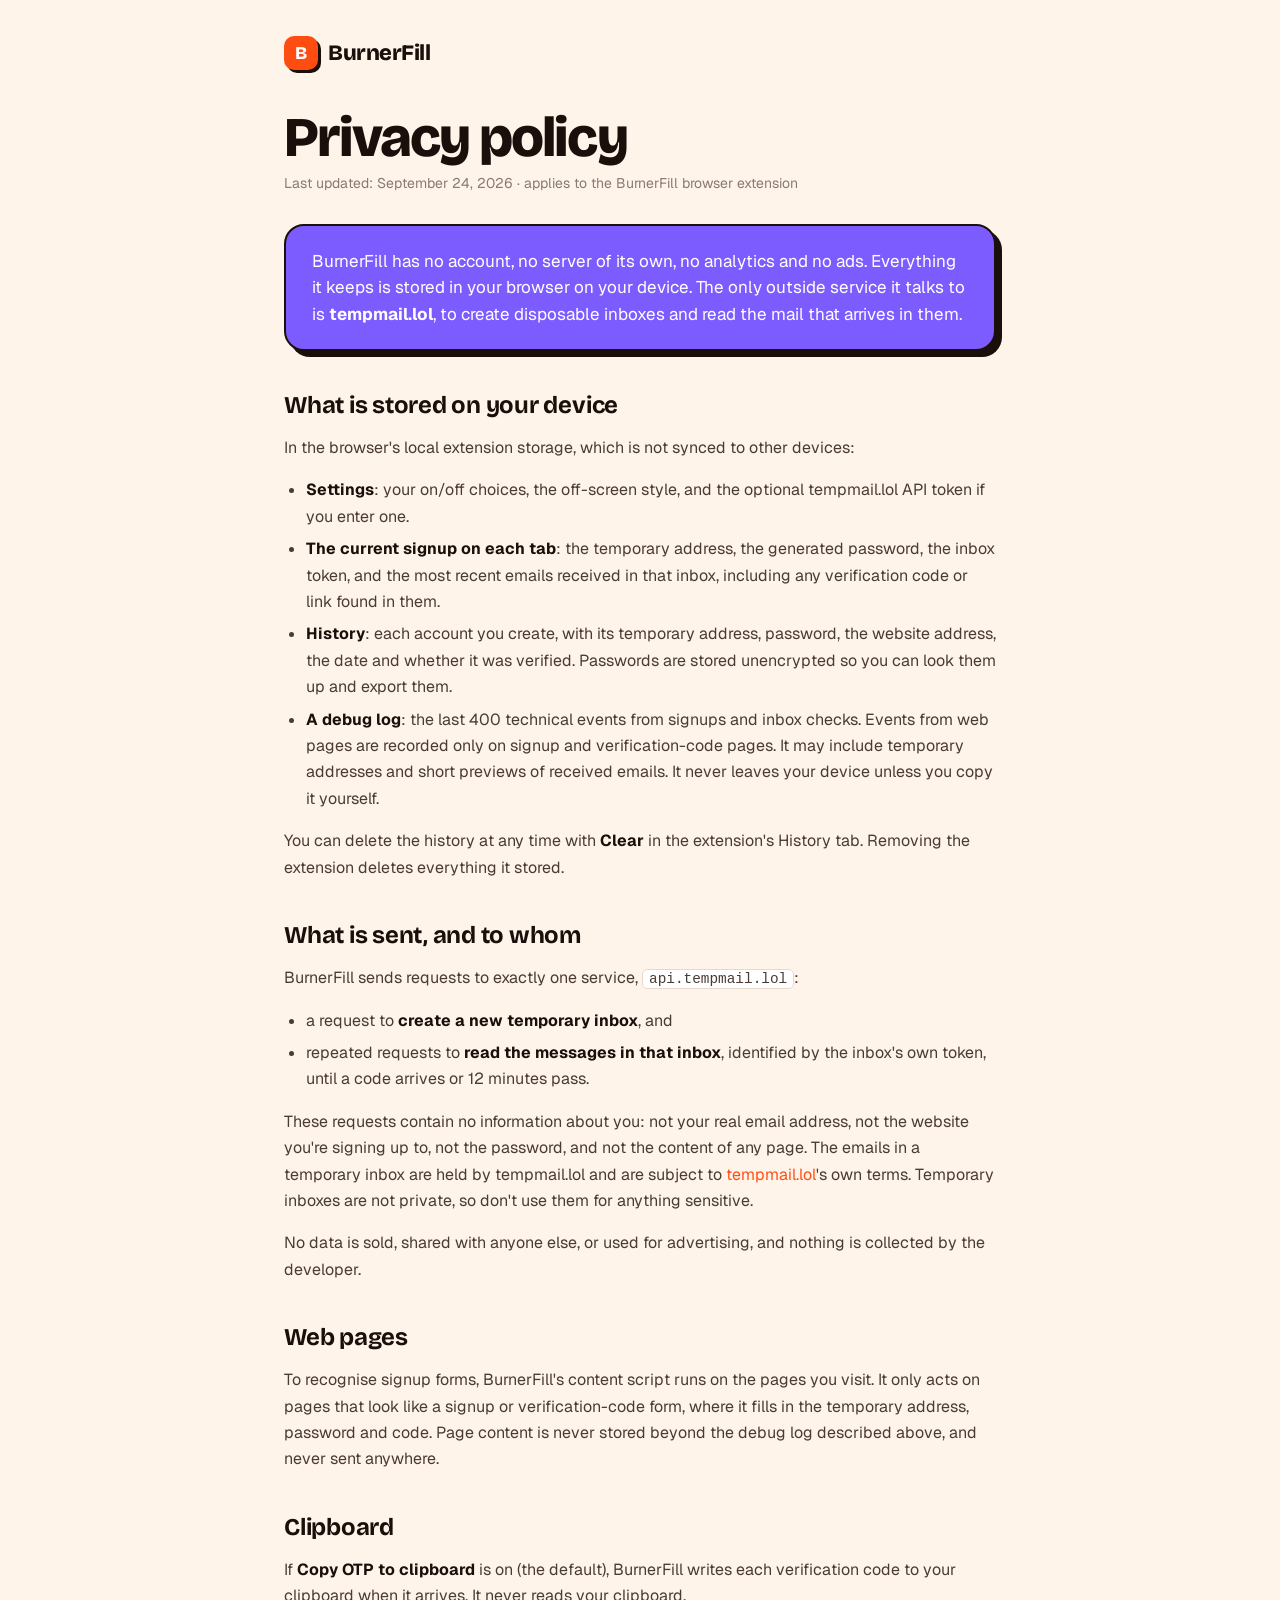
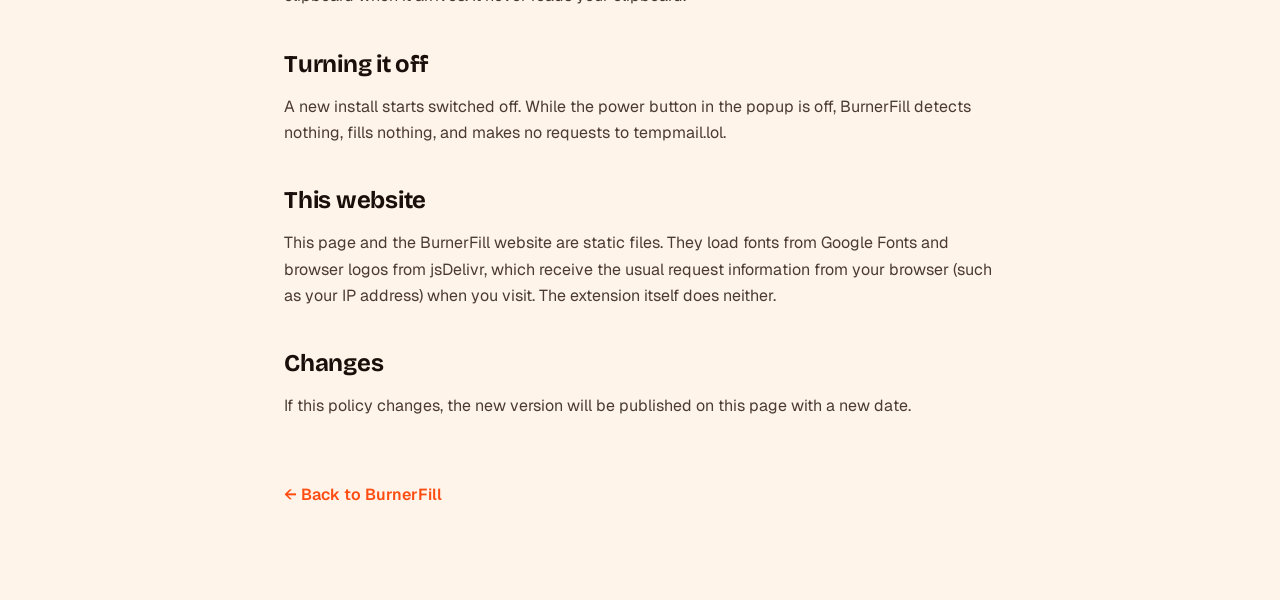
==== privacy.html @ da6fd3e0 "Website for BurnerFill v1.0.0 Landing page, privacy policy, user guide and the Chrome/Edge build for" ====
<!DOCTYPE html>
<html lang="en">
<head>
  <meta charset="utf-8">
  <meta name="viewport" content="width=device-width, initial-scale=1">
  <title>BurnerFill · Privacy policy</title>
  <meta name="description" content="What the BurnerFill browser extension stores, what it sends, and to whom.">
  <link rel="icon" href="data:image/svg+xml,%3Csvg xmlns='http://www.w3.org/2000/svg' viewBox='0 0 64 64'%3E%3Crect width='64' height='64' rx='16' fill='%23ff4d12'/%3E%3Ctext x='32' y='46' font-family='Arial,sans-serif' font-size='40' font-weight='800' text-anchor='middle' fill='white'%3EB%3C/text%3E%3C/svg%3E">
  <link rel="preconnect" href="https://fonts.googleapis.com">
  <link rel="preconnect" href="https://fonts.gstatic.com" crossorigin>
  <link href="https://fonts.googleapis.com/css2?family=Bricolage+Grotesque:opsz,wght@12..96,700;12..96,800&family=Geist:wght@400;500;600&display=swap" rel="stylesheet">
  <link rel="stylesheet" href="styles.css">
  <style>
    .page { max-width: 760px; margin: 0 auto; padding: 24px 24px 96px; }
    .top { display: flex; align-items: center; gap: 10px; padding: 12px 0 40px; color: #1a0f0a; }
    .logo { width: 34px; height: 34px; border-radius: 10px; background: #ff4d12; color: #fff; display: flex; align-items: center; justify-content: center; font-family: 'Bricolage Grotesque', sans-serif; font-weight: 800; font-size: 18px; box-shadow: 3px 3px 0 #1a0f0a; }
    .brand { font-family: 'Bricolage Grotesque', sans-serif; font-weight: 800; font-size: 22px; letter-spacing: -.02em; }
    h1 { margin: 0 0 8px; font-family: 'Bricolage Grotesque', sans-serif; font-weight: 800; font-size: clamp(36px, 6vw, 56px); line-height: 1; letter-spacing: -.035em; }
    .updated { color: #8a7a70; font-size: 14px; margin-bottom: 32px; }
    .summary { background: #7c5cff; color: #fff; border: 2px solid #1a0f0a; border-radius: 20px; padding: 22px 26px; box-shadow: 6px 6px 0 #1a0f0a; font-size: 17px; line-height: 1.55; margin-bottom: 40px; }
    h2 { margin: 40px 0 10px; font-family: 'Bricolage Grotesque', sans-serif; font-weight: 700; font-size: 24px; letter-spacing: -.01em; }
    p, li { font-size: 16px; line-height: 1.65; color: #4a3b33; }
    ul { padding-left: 22px; }
    li { margin: 6px 0; }
    strong { color: #1a0f0a; }
    code { font-family: 'Geist Mono', ui-monospace, monospace; font-size: .9em; background: #fff; border: 1px solid #e5d8cc; border-radius: 5px; padding: 1px 6px; }
    .back { display: inline-block; margin-top: 48px; font-weight: 600; }
  </style>
</head>
<body>
<div class="page">
  <a class="top" href="./"><span class="logo">B</span><span class="brand">BurnerFill</span></a>

  <h1>Privacy policy</h1>
  <div class="updated">Last updated: September 24, 2026 · applies to the BurnerFill browser extension</div>

  <div class="summary">
    BurnerFill has no account, no server of its own, no analytics and no ads. Everything it keeps is stored
    in your browser on your device. The only outside service it talks to is <strong style="color:#fff">tempmail.lol</strong>,
    to create disposable inboxes and read the mail that arrives in them.
  </div>

  <h2>What is stored on your device</h2>
  <p>In the browser's local extension storage, which is not synced to other devices:</p>
  <ul>
    <li><strong>Settings</strong>: your on/off choices, the off-screen style, and the optional tempmail.lol API token if you enter one.</li>
    <li><strong>The current signup on each tab</strong>: the temporary address, the generated password, the inbox token, and the most recent emails received in that inbox, including any verification code or link found in them.</li>
    <li><strong>History</strong>: each account you create, with its temporary address, password, the website address, the date and whether it was verified. Passwords are stored unencrypted so you can look them up and export them.</li>
    <li><strong>A debug log</strong>: the last 400 technical events from signups and inbox checks. Events from web pages are recorded only on signup and verification-code pages. It may include temporary addresses and short previews of received emails. It never leaves your device unless you copy it yourself.</li>
  </ul>
  <p>You can delete the history at any time with <strong>Clear</strong> in the extension's History tab. Removing the extension deletes everything it stored.</p>

  <h2>What is sent, and to whom</h2>
  <p>BurnerFill sends requests to exactly one service, <code>api.tempmail.lol</code>:</p>
  <ul>
    <li>a request to <strong>create a new temporary inbox</strong>, and</li>
    <li>repeated requests to <strong>read the messages in that inbox</strong>, identified by the inbox's own token, until a code arrives or 12 minutes pass.</li>
  </ul>
  <p>These requests contain no information about you: not your real email address, not the website you're signing up to,
    not the password, and not the content of any page. The emails in a temporary inbox are held by tempmail.lol and are
    subject to <a href="https://tempmail.lol">tempmail.lol</a>'s own terms. Temporary inboxes are not private, so don't use them for anything sensitive.</p>
  <p>No data is sold, shared with anyone else, or used for advertising, and nothing is collected by the developer.</p>

  <h2>Web pages</h2>
  <p>To recognise signup forms, BurnerFill's content script runs on the pages you visit. It only acts on pages that look like
    a signup or verification-code form, where it fills in the temporary address, password and code. Page content is never
    stored beyond the debug log described above, and never sent anywhere.</p>

  <h2>Clipboard</h2>
  <p>If <strong>Copy OTP to clipboard</strong> is on (the default), BurnerFill writes each verification code to your clipboard when it arrives.
    It never reads your clipboard.</p>

  <h2>Turning it off</h2>
  <p>A new install starts switched off. While the power button in the popup is off, BurnerFill detects nothing, fills nothing,
    and makes no requests to tempmail.lol.</p>

  <h2>This website</h2>
  <p>This page and the BurnerFill website are static files. They load fonts from Google Fonts and browser logos from jsDelivr,
    which receive the usual request information from your browser (such as your IP address) when you visit. The extension itself does neither.</p>

  <h2>Changes</h2>
  <p>If this policy changes, the new version will be published on this page with a new date.</p>

  <a class="back" href="./">← Back to BurnerFill</a>
</div>
</body>
</html>
---- styles.css ----
html { scroll-behavior: smooth; }
body { margin: 0; background: #fff4ea; color: #1a0f0a; font-family: 'Geist', system-ui, sans-serif; -webkit-font-smoothing: antialiased; }
* { box-sizing: border-box; }
a { color: #ff4d12; text-decoration: none; }
a:hover { color: #d93a04; }
img { max-width: 100%; }

/* hover states */
.h1:hover{background:#ff4d12 !important;color:#fff !important}
.h2:hover{transform:translate(-2px,-2px) !important;box-shadow:6px 6px 0 #1a0f0a !important;color:#fff !important}
.h3:hover{transform:translate(-2px,-2px) !important;box-shadow:6px 6px 0 #1a0f0a !important;color:#1a0f0a !important}
.h4:hover{color:#ff4d12 !important}
.h5:hover{transform:translate(-2px,-2px) !important;box-shadow:7px 7px 0 #fff4ea !important;color:#fff !important}
.h6:hover{transform:translate(-2px,-2px) !important;box-shadow:7px 7px 0 #fff4ea !important;color:#fff !important}
.h7:hover{transform:translate(-2px,-2px) !important;box-shadow:5px 5px 0 #1a0f0a !important;color:#fff !important}
.h8:hover{background:#fff4ea !important}
.h9:hover{background:#fff4ea !important}
.h10:hover{background:#fff4ea !important}
.h11:hover{background:#fff4ea !important}
.h12:hover{background:#fff4ea !important}
.h13:hover{background:#fff4ea !important}
.h14:hover{color:#fff !important}
.h15:hover{color:#fff !important}
.h16:hover{color:#fff !important}

@media (prefers-reduced-motion: reduce) {
  html { scroll-behavior: auto; }
}

/* store buttons before the listings go live (see LINKS in script.js) */
a[aria-disabled="true"] { pointer-events: none; }
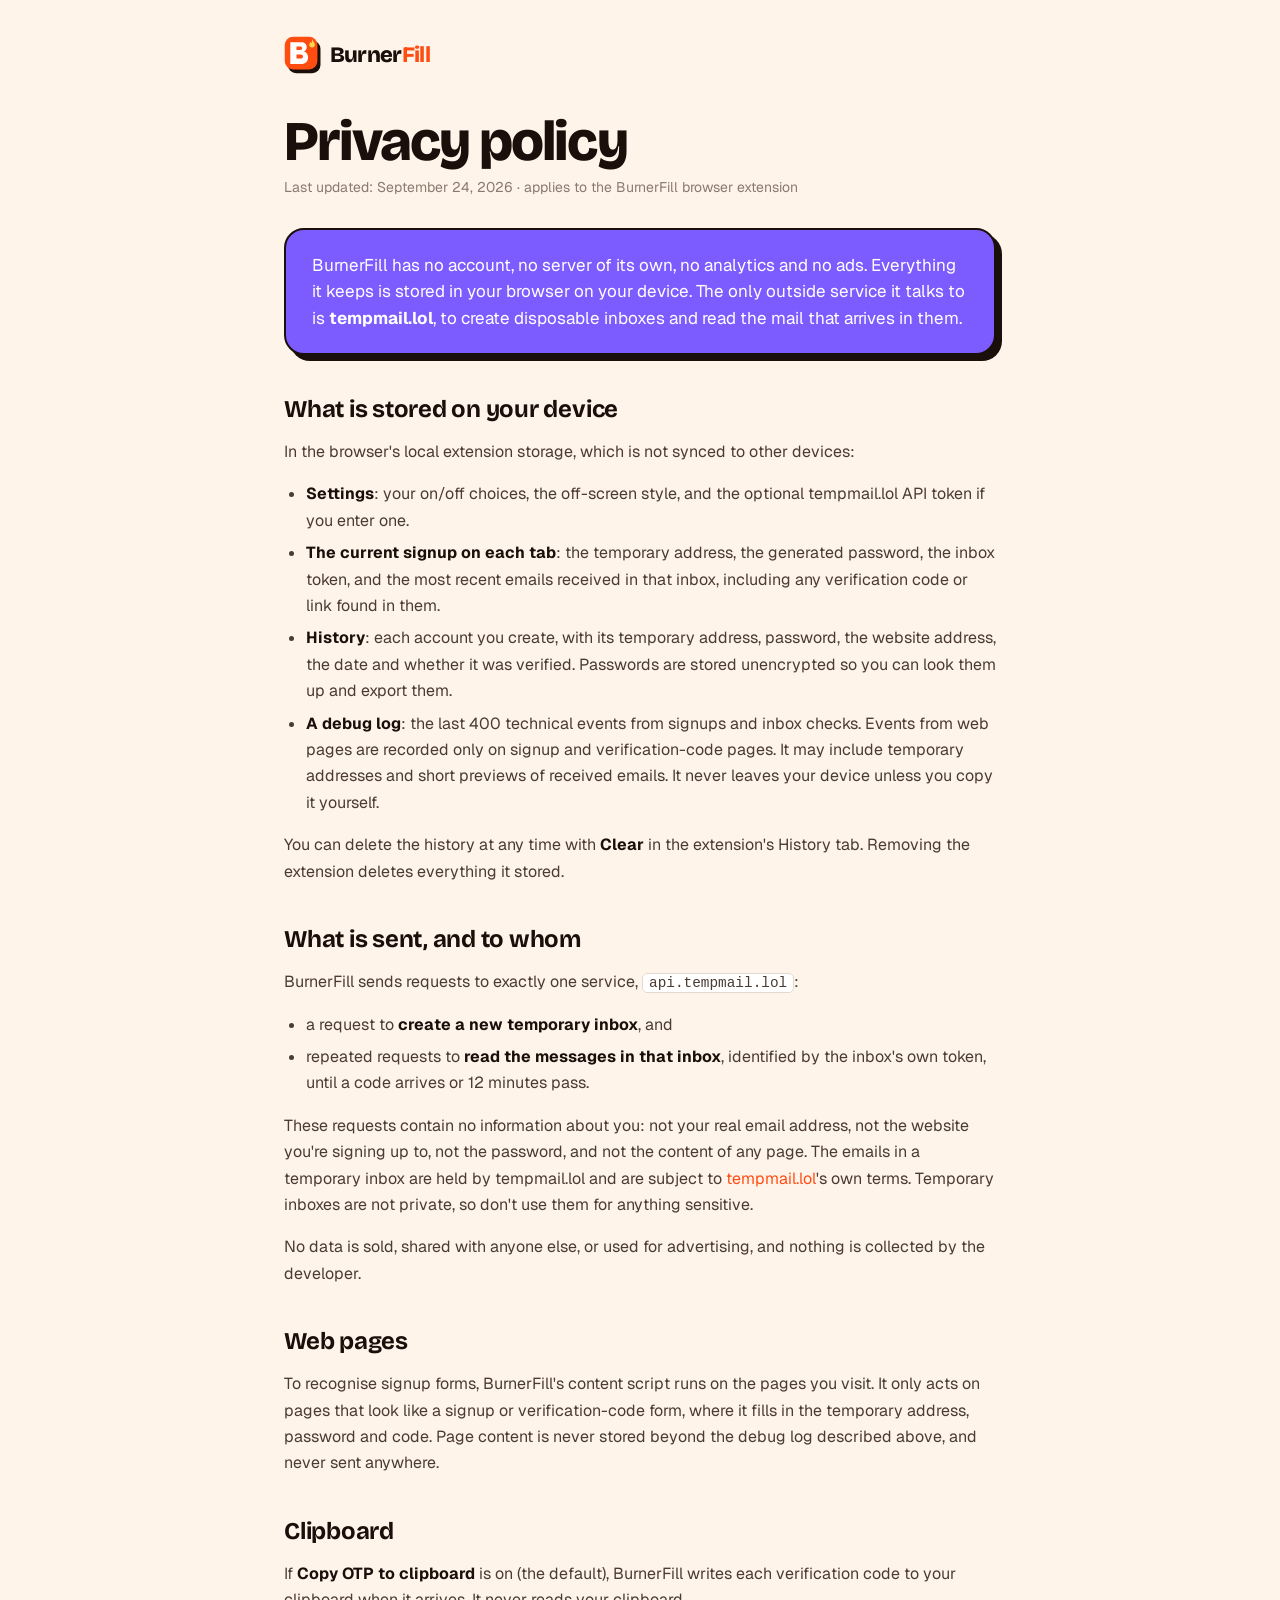
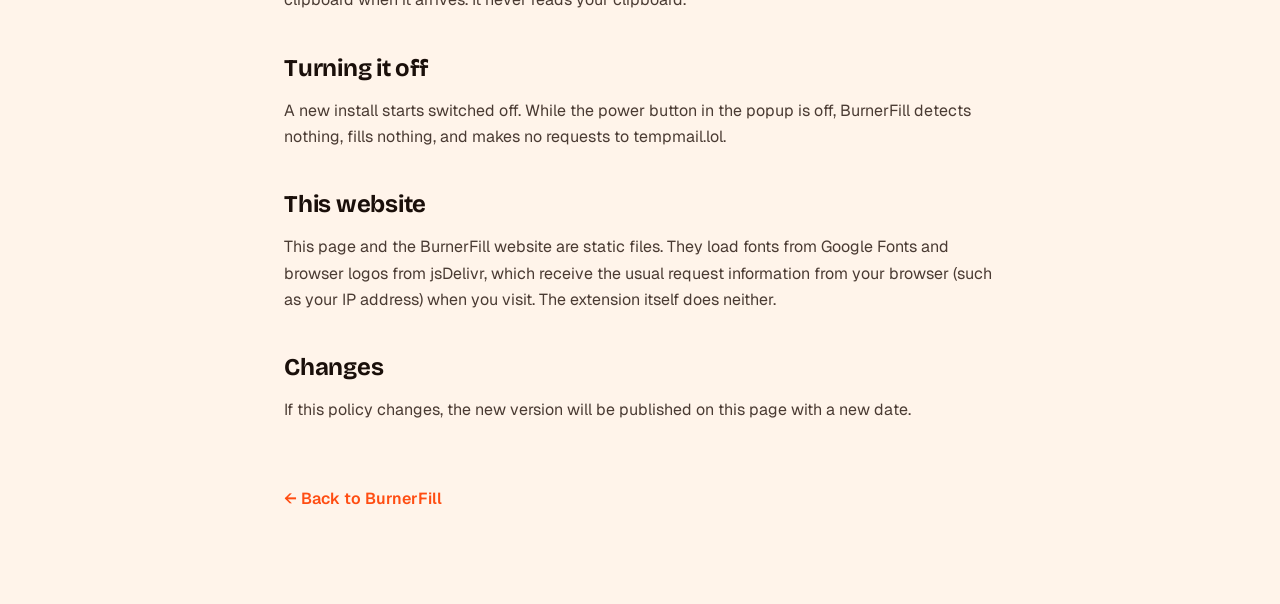
==== commit 0513c13f: "New BurnerFill logo across the site The 1a "stamp" logo: the HTML logo component (logo.css) in the n" ====
--- a/privacy.html
+++ b/privacy.html
@@ -5,7 +5,10 @@
   <meta name="viewport" content="width=device-width, initial-scale=1">
   <title>BurnerFill · Privacy policy</title>
   <meta name="description" content="What the BurnerFill browser extension stores, what it sends, and to whom.">
-  <link rel="icon" href="data:image/svg+xml,%3Csvg xmlns='http://www.w3.org/2000/svg' viewBox='0 0 64 64'%3E%3Crect width='64' height='64' rx='16' fill='%23ff4d12'/%3E%3Ctext x='32' y='46' font-family='Arial,sans-serif' font-size='40' font-weight='800' text-anchor='middle' fill='white'%3EB%3C/text%3E%3C/svg%3E">
+  <link rel="stylesheet" href="logo.css">
+  <link rel="icon" type="image/svg+xml" href="svg/icon.svg">
+  <link rel="icon" type="image/png" sizes="32x32" href="png/icon-32.png">
+  <link rel="apple-touch-icon" href="png/apple-touch-icon.png">
   <link rel="preconnect" href="https://fonts.googleapis.com">
   <link rel="preconnect" href="https://fonts.gstatic.com" crossorigin>
   <link href="https://fonts.googleapis.com/css2?family=Bricolage+Grotesque:opsz,wght@12..96,700;12..96,800&family=Geist:wght@400;500;600&display=swap" rel="stylesheet">
@@ -13,8 +16,6 @@
   <style>
     .page { max-width: 760px; margin: 0 auto; padding: 24px 24px 96px; }
     .top { display: flex; align-items: center; gap: 10px; padding: 12px 0 40px; color: #1a0f0a; }
-    .logo { width: 34px; height: 34px; border-radius: 10px; background: #ff4d12; color: #fff; display: flex; align-items: center; justify-content: center; font-family: 'Bricolage Grotesque', sans-serif; font-weight: 800; font-size: 18px; box-shadow: 3px 3px 0 #1a0f0a; }
-    .brand { font-family: 'Bricolage Grotesque', sans-serif; font-weight: 800; font-size: 22px; letter-spacing: -.02em; }
     h1 { margin: 0 0 8px; font-family: 'Bricolage Grotesque', sans-serif; font-weight: 800; font-size: clamp(36px, 6vw, 56px); line-height: 1; letter-spacing: -.035em; }
     .updated { color: #8a7a70; font-size: 14px; margin-bottom: 32px; }
     .summary { background: #7c5cff; color: #fff; border: 2px solid #1a0f0a; border-radius: 20px; padding: 22px 26px; box-shadow: 6px 6px 0 #1a0f0a; font-size: 17px; line-height: 1.55; margin-bottom: 40px; }
@@ -29,7 +30,7 @@
 </head>
 <body>
 <div class="page">
-  <a class="top" href="./"><span class="logo">B</span><span class="brand">BurnerFill</span></a>
+  <div class="top"><a class="bf-logo" href="./" aria-label="BurnerFill home" style="--bf-size:38px"><svg viewBox="0 0 100 100" aria-hidden="true"><rect class="bf-shadow" x="10" y="12" width="86" height="86" rx="22"/><rect x="2" y="2" width="86" height="86" rx="22" fill="#ff4d12"/><g transform="translate(-5 0) scale(.9)"><path d="M24 18H56C66 18 72 24 72 32.5C72 38.5 69 43 64 45.5C71 48 76 53.5 76 62C76 73.5 68 82 56 82H24ZM42 31V41H53C56.5 41 58.5 39 58.5 36C58.5 33 56.5 31 53 31ZM42 54V66H55C59 66 61 63.5 61 60C61 56.5 59 54 55 54Z" fill="#fff" fill-rule="evenodd"/></g><g transform="translate(62 8) scale(.24)"><path d="M50 6C58 26 80 38 80 62A30 30 0 0 1 20 62C20 46 30 38 36 26C40 38 46 42 50 44C48 32 46 20 50 6Z" fill="#ffd84d"/></g></svg><span class="bf-word">Burner<span class="bf-fill">Fill</span></span></a></div>
 
   <h1>Privacy policy</h1>
   <div class="updated">Last updated: September 24, 2026 · applies to the BurnerFill browser extension</div>
--- a/logo.css
+++ b/logo.css
@@ -0,0 +1,29 @@
+/* BurnerFill logo component (1a "stamp").
+   <a class="bf-logo" style="--bf-size:40px"> <svg>...mark...</svg> <span class="bf-word">Burner<span class="bf-fill">Fill</span></span> </a>
+   Proportions follow lockup.svg: wordmark 0.58x the mark height, 0.2x gap.
+   Needs Bricolage Grotesque 800 loaded by the page (falls back like lockup.svg does). */
+.bf-logo {
+  --bf-size: 34px;
+  display: inline-flex;
+  align-items: center;
+  gap: calc(var(--bf-size) * 0.2);
+  color: #1a0f0a;
+  text-decoration: none;
+  line-height: 1;
+}
+.bf-logo svg { width: var(--bf-size); height: var(--bf-size); flex: none; display: block; }
+.bf-logo .bf-shadow { fill: #1a0f0a; }
+.bf-word {
+  font-family: "Bricolage Grotesque", "Arial Black", sans-serif;
+  font-weight: 800;
+  font-size: calc(var(--bf-size) * 0.58);
+  letter-spacing: -0.03em;
+  white-space: nowrap;
+}
+.bf-fill { color: #ff4d12; }
+
+/* on dark backgrounds: light offset shadow and light "Burner" */
+.bf-logo--dark { color: #fff4ea; }
+.bf-logo--dark .bf-shadow { fill: #fff4ea; }
+
+.bf-logo--mark-only .bf-word { display: none; }
